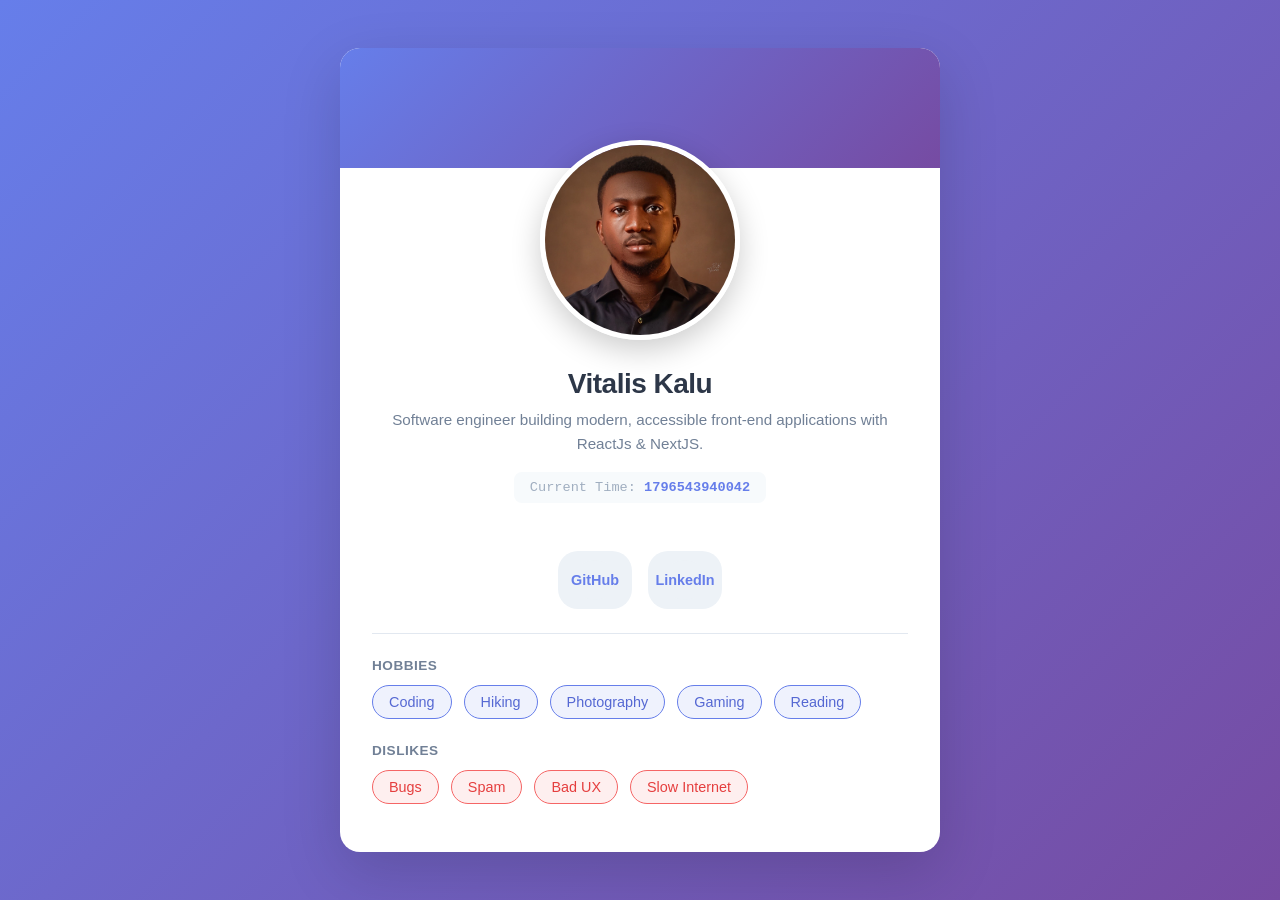
==== index.html @ 54742ea3 "first commit" ====
<!DOCTYPE html>
<html lang="en">
  <head>
    <meta charset="UTF-8" />
    <meta name="viewport" content="width=device-width, initial-scale=1.0" />
    <title>Vitalis' Profile Card</title>
    <link rel="stylesheet" href="style.css" />
  </head>
  <body>
    <article data-testid="test-profile-card">
      <div class="card-header"></div>

      <div class="card-content">
        <div class="profile-avatar-section">
          <figure data-testid="test-user-avatar">
            <img
              src="/img/the-head-ss.jpg"
              alt="Profile picture of Alex Johnson"
              data-testid="test-user-avatar"
            />
          </figure>
        </div>

        <div class="profile-info">
          <h2 data-testid="test-user-name">Vitalis Kalu</h2>
          <p data-testid="test-user-bio">
            Software engineer building modern, accessible front-end applications
            with ReactJs & NextJS.
          </p>

          <div class="time-stamp">
            Current Time: <time data-testid="test-user-time"></time>
          </div>
        </div>

        <nav
          data-testid="test-user-social-links"
          aria-label="Social media links"
        >
          <ul data-testid="test-user-social-links">
            <li>
              <a
                href="https://github.com/vi-ta-lis"
                target="_blank"
                rel="noopener noreferrer"
                data-testid="test-user-social-github"
                aria-label="Visit GitHub profile"
                >GitHub</a
              >
            </li>
            <li>
              <a
                href="http://www.linkedin.com/in/vitalis-kalu"
                target="_blank"
                rel="noopener noreferrer"
                data-testid="test-user-social-linkedin"
                aria-label="Visit LinkedIn profile"
                >LinkedIn</a
              >
            </li>
          </ul>
        </nav>

        <div class="divider"></div>

        <section>
          <h3>Hobbies</h3>
          <ul data-testid="test-user-hobbies">
            <li>Coding</li>
            <li>Hiking</li>
            <li>Photography</li>
            <li>Gaming</li>
            <li>Reading</li>
          </ul>
        </section>

        <section>
          <h3>Dislikes</h3>
          <ul data-testid="test-user-dislikes">
            <li>Bugs</li>
            <li>Spam</li>
            <li>Bad UX</li>
            <li>Slow Internet</li>
          </ul>
        </section>
      </div>
    </article>
  </body>

  <script src="script.js"></script>
</html>
---- style.css ----
* {
  margin: 0;
  padding: 0;
  box-sizing: border-box;
}

body {
  font-family: -apple-system, BlinkMacSystemFont, "Segoe UI", Roboto, Oxygen,
    Ubuntu, Cantarell, sans-serif;
  background: linear-gradient(135deg, #667eea 0%, #764ba2 100%);
  min-height: 100vh;
  display: flex;
  align-items: center;
  justify-content: center;
  padding: 1rem;
}

article[data-testid="test-profile-card"] {
  background: white;
  border-radius: 20px;
  box-shadow: 0 20px 60px rgba(0, 0, 0, 0.15);
  overflow: hidden;
  max-width: 600px;
  width: 100%;
  transition: transform 0.3s ease, box-shadow 0.3s ease;
}

article[data-testid="test-profile-card"]:hover {
  transform: translateY(-5px);
  box-shadow: 0 30px 80px rgba(0, 0, 0, 0.2);
}

.card-header {
  background: linear-gradient(135deg, #667eea 0%, #764ba2 100%);
  height: 120px;
  position: relative;
}

.card-content {
  padding: 2rem 2rem 1.5rem;
}

.profile-avatar-section {
  display: flex;
  flex-direction: column;
  align-items: center;
  margin-top: -60px;
  margin-bottom: 1.5rem;
}

figure[data-testid="test-user-avatar"] {
  margin: 0;
  position: relative;
}

img[data-testid="test-user-avatar"] {
  width: 200px;
  height: 200px;
  border-radius: 50%;
  border: 5px solid white;
  object-fit: cover;
  box-shadow: 0 10px 30px rgba(0, 0, 0, 0.2);
  transition: transform 0.3s ease;
}

img[data-testid="test-user-avatar"]:focus {
  outline: 3px solid #667eea;
  outline-offset: 2px;
}

.profile-info {
  text-align: center;
  margin-bottom: 1.5rem;
}

h2[data-testid="test-user-name"] {
  font-size: 1.75rem;
  color: #2d3748;
  margin-bottom: 0.5rem;
  font-weight: 700;
  letter-spacing: -0.5px;
}

p[data-testid="test-user-bio"] {
  color: #718096;
  line-height: 1.6;
  font-size: 0.95rem;
  margin-bottom: 1rem;
}

.time-stamp {
  font-size: 0.85rem;
  color: #a0aec0;
  font-family: "Courier New", monospace;
  font-weight: 500;
  background: #f7fafc;
  padding: 0.5rem 1rem;
  border-radius: 8px;
  display: inline-block;
  margin-bottom: 1.5rem;
}

time[data-testid="test-user-time"] {
  font-weight: 700;
  color: #667eea;
}

nav[data-testid="test-user-social-links"] {
  margin: 1.5rem 0;
}

ul[data-testid="test-user-social-links"] {
  list-style: none;
  display: flex;
  gap: 1rem;
  justify-content: center;
  flex-wrap: wrap;
}

a[data-testid*="test-user-social-"] {
  display: inline-flex;
  align-items: center;
  justify-content: center;
  width: 40px;
  height: 40px;
  border-radius: 50%;
  background: #edf2f7;
  color: #667eea;
  text-decoration: none;
  font-weight: 600;
  transition: all 0.3s ease;
  font-size: 0.9rem;
}

a[data-testid*="test-user-social-"]:hover,
a[data-testid*="test-user-social-"]:focus {
  background: #667eea;
  color: white;
  transform: translateY(-3px);
  box-shadow: 0 10px 20px rgba(102, 126, 234, 0.3);
}

a[data-testid*="test-user-social-"]:focus {
  outline: 2px solid #764ba2;
  outline-offset: 2px;
}

section {
  margin: 1.5rem 0;
}

section h3 {
  font-size: 1rem;
  color: #2d3748;
  margin-bottom: 0.75rem;
  font-weight: 600;
  text-transform: uppercase;
  letter-spacing: 0.5px;
  font-size: 0.85rem;
  color: #718096;
}

ul[data-testid*="test-user-hobbies"],
ul[data-testid*="test-user-dislikes"] {
  list-style: none;
  display: flex;
  flex-wrap: wrap;
  gap: 0.75rem;
}

li {
  background: #edf2f7;
  color: #2d3748;
  padding: 0.5rem 1rem;
  border-radius: 20px;
  font-size: 0.9rem;
  font-weight: 500;
  border: 1px solid transparent;
  transition: all 0.3s ease;
}

ul[data-testid*="test-user-hobbies"] li {
  border-color: #667eea;
  background: rgba(102, 126, 234, 0.1);
  color: #5568d3;
}

ul[data-testid*="test-user-dislikes"] li {
  border-color: #f56565;
  background: rgba(245, 101, 101, 0.1);
  color: #e53e3e;
}

li:hover {
  transform: translateY(-2px);
}

.divider {
  height: 1px;
  background: #e2e8f0;
  margin: 1.5rem 0;
}

@media (max-width: 768px) {
  .card-content {
    padding: 1.5rem 1.5rem 1rem;
  }

  h2[data-testid="test-user-name"] {
    font-size: 1.5rem;
  }

  p[data-testid="test-user-bio"] {
    font-size: 0.9rem;
  }

  ul[data-testid*="test-user-hobbies"],
  ul[data-testid*="test-user-dislikes"] {
    gap: 0.5rem;
  }

  li {
    padding: 0.4rem 0.8rem;
    font-size: 0.85rem;
  }
}

@media (max-width: 480px) {
  article[data-testid="test-profile-card"] {
    border-radius: 16px;
  }

  .card-content {
    padding: 1rem 1rem 0.75rem;
  }

  h2[data-testid="test-user-name"] {
    font-size: 1.25rem;
  }

  p[data-testid="test-user-bio"] {
    font-size: 0.85rem;
  }

  .time-stamp {
    font-size: 0.8rem;
  }

  a[data-testid*="test-user-social-"] {
    width: 36px;
    height: 36px;
    font-size: 0.8rem;
  }
}
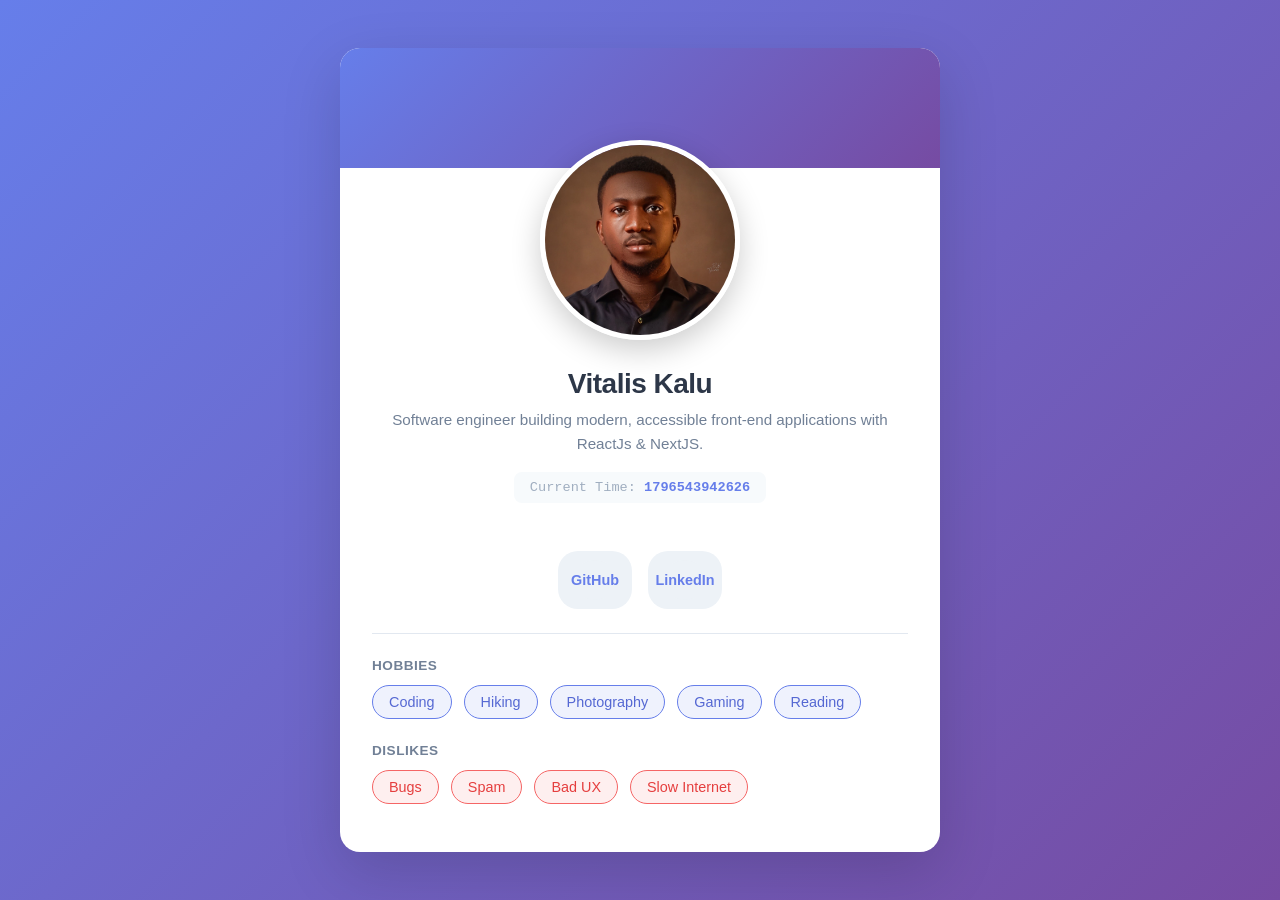
==== commit 8bcd6e5e: "Update profile picture alt text to reflect correct user" ====
--- a/index.html
+++ b/index.html
@@ -15,7 +15,7 @@
           <figure data-testid="test-user-avatar">
             <img
               src="/img/the-head-ss.jpg"
-              alt="Profile picture of Alex Johnson"
+              alt="Picture of Vitalis Kalu"
               data-testid="test-user-avatar"
             />
           </figure>
@@ -89,5 +89,3 @@
 
   <script src="script.js"></script>
 </html>
-
-
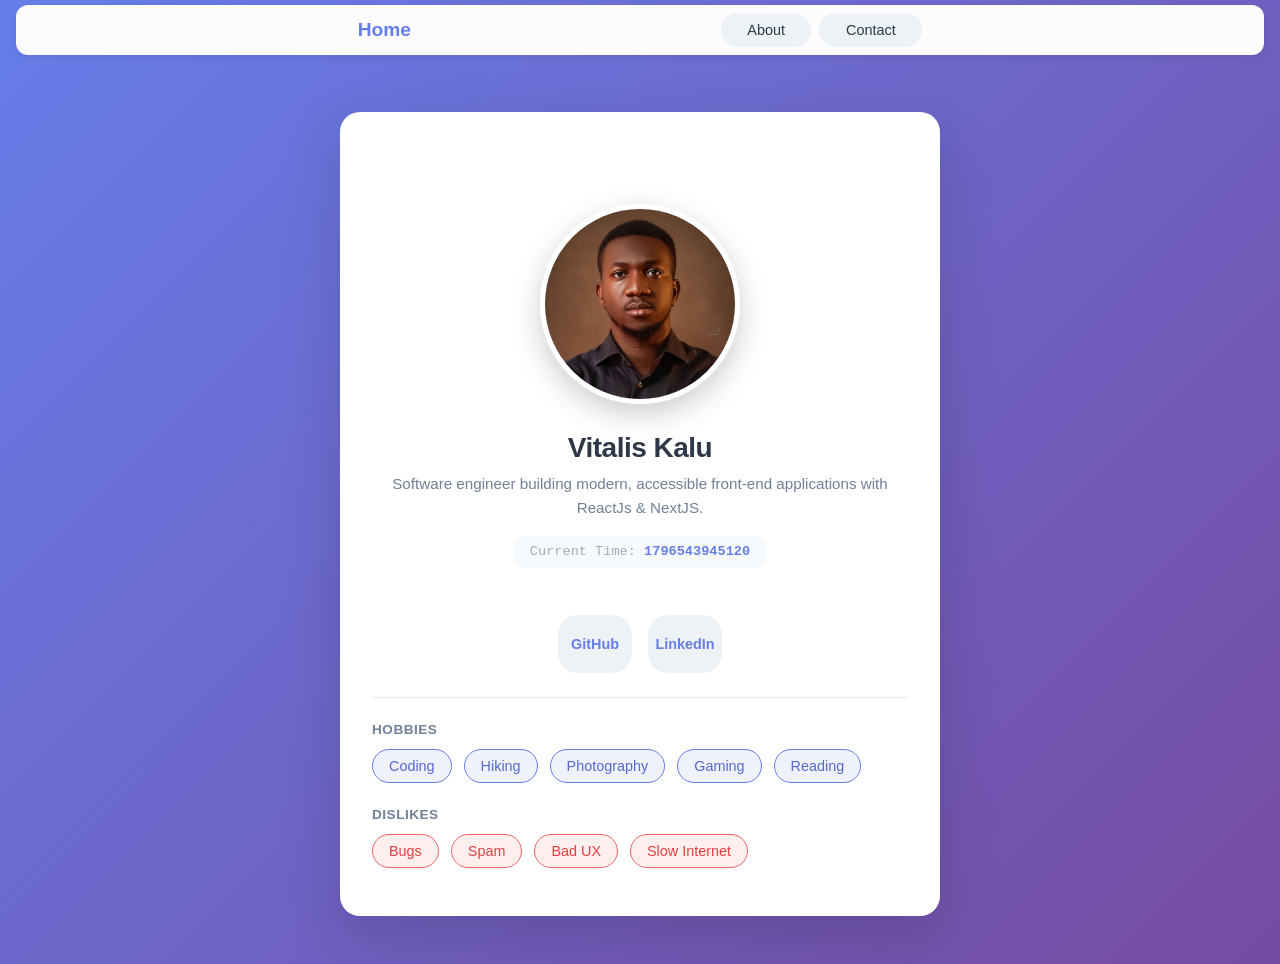
==== commit bf61b361: "Add navigation bar and implement contact form validation" ====
--- a/index.html
+++ b/index.html
@@ -7,6 +7,16 @@
     <link rel="stylesheet" href="style.css" />
   </head>
   <body>
+    <header>
+      <nav class="navbar">
+        <a href="index.html" class="nav-logo">Home</a>
+        <ul class="nav-links">
+          <li><a href="about.html">About</a></li>
+          <li><a href="contact.html">Contact</a></li>
+        </ul>
+      </nav>
+    </header>
+
     <article data-testid="test-profile-card">
       <div class="card-header"></div>
 
@@ -85,7 +95,7 @@
         </section>
       </div>
     </article>
+
+    <script src="script.js"></script>
   </body>
-
-  <script src="script.js"></script>
 </html>
--- a/style.css
+++ b/style.css
@@ -10,9 +10,16 @@
   background: linear-gradient(135deg, #667eea 0%, #764ba2 100%);
   min-height: 100vh;
   display: flex;
+  margin-top: 4rem;
   align-items: center;
   justify-content: center;
   padding: 1rem;
+}
+
+.nav-links a.active {
+  color: #667eea;
+  font-weight: 700;
+  border-bottom: 2px solid #667eea;
 }
 
 article[data-testid="test-profile-card"] {
@@ -30,11 +37,11 @@
   box-shadow: 0 30px 80px rgba(0, 0, 0, 0.2);
 }
 
-.card-header {
+/* .card-header {
   background: linear-gradient(135deg, #667eea 0%, #764ba2 100%);
   height: 120px;
   position: relative;
-}
+} */
 
 .card-content {
   padding: 2rem 2rem 1.5rem;
@@ -44,7 +51,7 @@
   display: flex;
   flex-direction: column;
   align-items: center;
-  margin-top: -60px;
+  margin-top: 60px;
   margin-bottom: 1.5rem;
 }
 
@@ -252,3 +259,198 @@
     font-size: 0.8rem;
   }
 }
+
+//New styles
+
+:root {
+  --nav-height: 64px; /* Adjust this if your navbar looks too tall or short */
+}
+
+/* ===== NAVBAR ===== */
+.navbar {
+  position: fixed;
+  top: 0;
+  left: 0;
+  right: 0;
+  height: var(--nav-height);
+  /* width: 100%; */
+  background: rgba(255, 255, 255, 0.98);
+  backdrop-filter: blur(6px);
+  box-shadow: 0 2px 8px rgba(0, 0, 0, 0.08);
+  padding: 8px 2rem;
+  margin-left: 1rem;
+  margin-right: 1rem;
+  margin-top: 5px;
+  border-radius: 12px;
+  display: flex;
+  justify-content: space-evenly;
+  align-items: center;
+  z-index: 1000;
+}
+
+.nav-logo {
+  font-size: 1.2rem;
+  font-weight: bold;
+  color: #667eea;
+  text-decoration: none;
+}
+
+.nav-links {
+  display: flex;
+  list-style: none;
+  gap: 8px;
+  align-items: center;
+}
+
+.nav-links a {
+  color: #2d3748;
+  text-decoration: none;
+  font-weight: 500;
+  padding: 0.4rem 0.6rem;
+  border-radius: 6px;
+  transition: all 0.3s ease;
+}
+
+.nav-links a:hover,
+.nav-links a:focus {
+  color: #fff;
+  background: linear-gradient(90deg, #667eea, #764ba2);
+  transform: translateY(-2px);
+}
+
+/* ===== GENERAL PAGE CONTENT SPACING ===== */
+.about-page,
+.contact-page,
+article[data-testid="test-profile-card"] {
+  margin-top: calc(var(--nav-height) + 1.5rem);
+}
+
+/* ===== ABOUT PAGE ===== */
+.about-page {
+  max-width: 800px;
+  margin: calc(var(--nav-height) + 1.5rem) auto 2rem;
+  background: white;
+  border-radius: 12px;
+  padding: 2rem;
+  box-shadow: 0 4px 20px rgba(0, 0, 0, 0.1);
+}
+
+.about-page section {
+  margin-bottom: 1.5rem;
+}
+
+.about-page h2 {
+  color: #667eea;
+  margin-bottom: 0.5rem;
+  font-size: 1.25rem;
+}
+
+.about-page p {
+  color: #2d3748;
+  line-height: 1.6;
+}
+
+/* ===== CONTACT PAGE ===== */
+.contact-page {
+  /* max-width: 500px; */
+  width: 60%;
+  margin: calc(var(--nav-height) + 1.5rem) auto 2rem;
+  background: white;
+  border-radius: 12px;
+  padding: 2rem;
+  box-shadow: 0 4px 20px rgba(0, 0, 0, 0.1);
+}
+
+.contact-page h2 {
+  color: #667eea;
+  text-align: center;
+  margin-bottom: 1.5rem;
+}
+
+.form-group {
+  display: flex;
+  flex-direction: column;
+  margin-bottom: 1rem;
+}
+
+label {
+  margin-bottom: 0.4rem;
+  font-weight: 500;
+}
+
+input,
+textarea {
+  padding: 0.7rem;
+  border-radius: 6px;
+  border: 1px solid #cbd5e0;
+  font-size: 1rem;
+}
+
+input:focus,
+textarea:focus {
+  outline: 2px solid #667eea;
+  border-color: #667eea;
+}
+
+button[type="submit"] {
+  width: 100%;
+  background: #667eea;
+  color: white;
+  border: none;
+  padding: 0.75rem;
+  border-radius: 6px;
+  font-weight: 600;
+  cursor: pointer;
+  transition: background 0.3s ease;
+}
+
+button[type="submit"]:hover {
+  background: #5568d3;
+}
+
+.error {
+  color: #e53e3e;
+  font-size: 0.85rem;
+  height: 1rem;
+}
+
+.success {
+  color: #38a169;
+  margin-top: 1rem;
+  text-align: center;
+  font-weight: 500;
+}
+
+/* ===== RESPONSIVE DESIGN ===== */
+@media (max-width: 768px) {
+  :root {
+    --nav-height: 72px;
+  }
+
+  .navbar {
+    flex-direction: row;
+    align-items: flex-start;
+    padding: 0.8rem 1.2rem;
+    align-items: center;
+  }
+
+  .contact-page {
+    width: 100%;
+  }
+
+  .body {
+    margin-top: 2px;
+  }
+
+  .nav-links {
+    flex-wrap: wrap;
+    gap: 1rem;
+  }
+
+  .about-page,
+  .contact-page,
+  article[data-testid="test-profile-card"] {
+    margin-top: calc(var(--nav-height) + 1rem);
+    padding: 1.5rem;
+  }
+}
